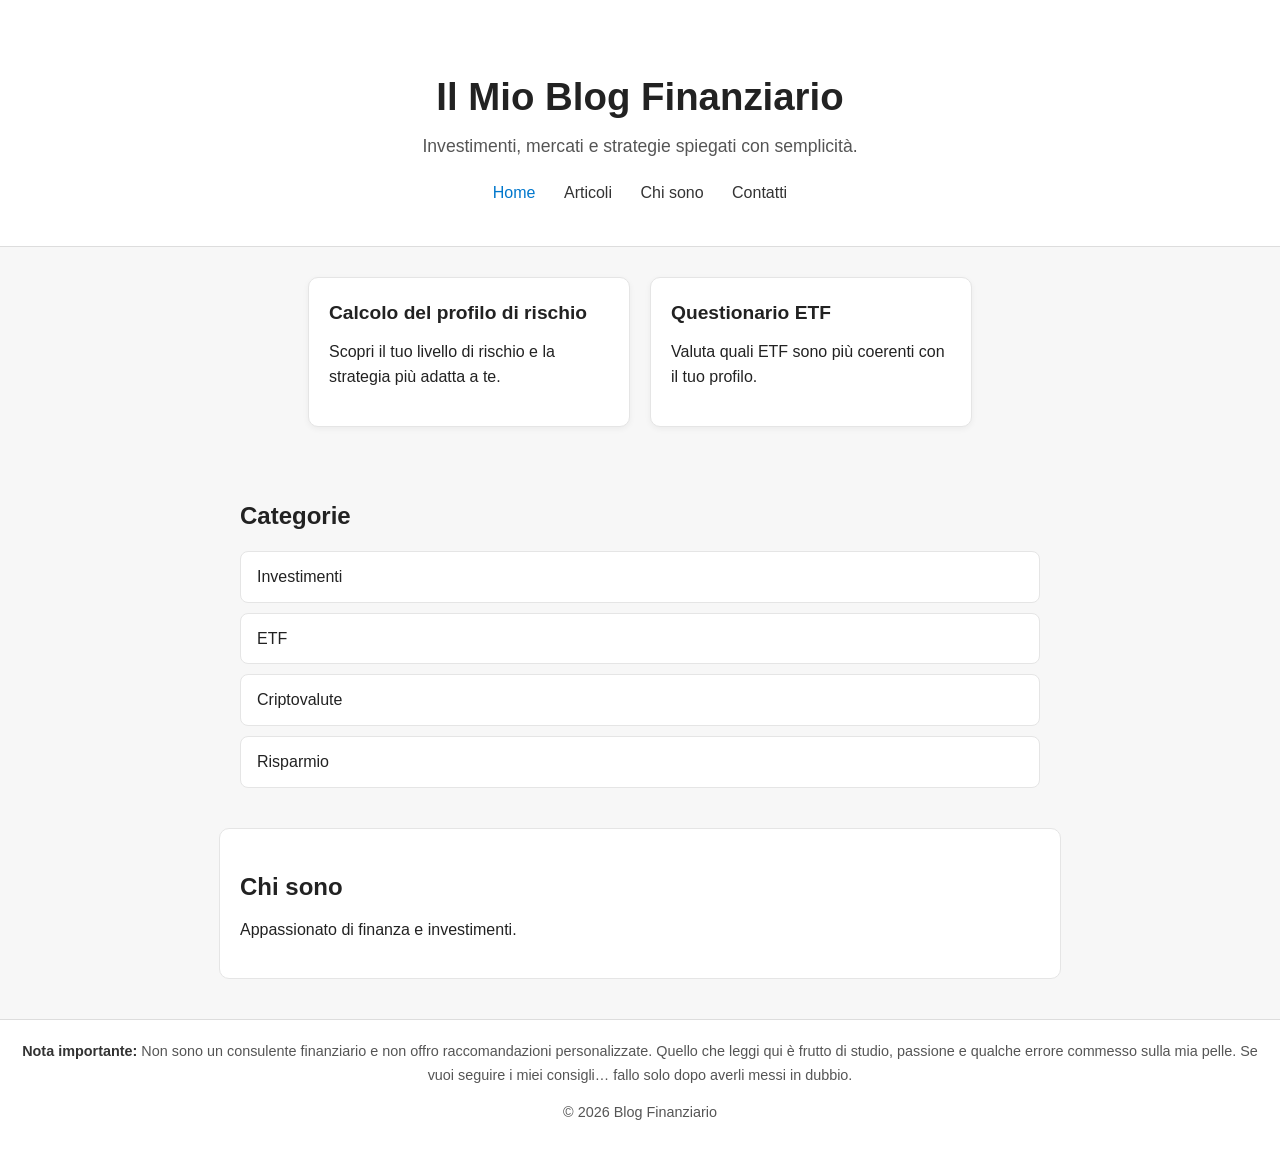
==== index.html @ 5ba08728 "Add files via upload" ====
<!DOCTYPE html>
<html lang="it">
<head>
    <meta charset="UTF-8">
    <meta name="viewport" content="width=device-width, initial-scale=1.0">
    <title>Blog Finanziario</title>
    <link rel="stylesheet" href="style.css">
</head>

<body>

    <header class="header-pro">
        <h1>Il Mio Blog Finanziario</h1>
        <p class="subtitle">Investimenti, mercati e strategie spiegati con semplicità.</p>

        <nav>
            <a href="index.html" class="active">Home</a>
            <a href="articoli.html">Articoli</a>
            <a href="chi-sono.html">Chi sono</a>
            <a href="contatti.html">Contatti</a>
        </nav>
    </header>

    <main>

        <!-- SEZIONE LINK PRINCIPALI -->
        <section class="links links-pro">
            <a href="profilo-rischio.html" class="link-card">
                <h3>Calcolo del profilo di rischio</h3>
                <p>Scopri il tuo livello di rischio e la strategia più adatta a te.</p>
            </a>

            <a href="questionario.html" class="link-card">
                <h3>Questionario ETF</h3>
                <p>Valuta quali ETF sono più coerenti con il tuo profilo.</p>
            </a>
        </section>

        <!-- CATEGORIE -->
        <section class="categorie">
            <h2>Categorie</h2>
            <ul>
                <li>Investimenti</li>
                <li>ETF</li>
                <li>Criptovalute</li>
                <li>Risparmio</li>
            </ul>
        </section>

        <!-- CHI SONO -->
        <section class="chi-sono-home">
            <h2>Chi sono</h2>
            <p>Appassionato di finanza e investimenti.</p>
        </section>

    </main>

    <footer>
        <p><strong>Nota importante:</strong> Non sono un consulente finanziario e non offro raccomandazioni personalizzate. 
        Quello che leggi qui è frutto di studio, passione e qualche errore commesso sulla mia pelle. 
        Se vuoi seguire i miei consigli… fallo solo dopo averli messi in dubbio.</p>

        <p>© 2026 Blog Finanziario</p>
    </footer>

</body>
</html>
---- style.css ----
/* ------------------------------
   TIPOGRAFIA E BASE
------------------------------ */

body {
    font-family: "Inter", Arial, sans-serif;
    margin: 0;
    padding: 0;
    background: #f7f7f7;
    color: #222;
    line-height: 1.6;
}

h1, h2, h3 {
    font-weight: 600;
    margin-bottom: 10px;
}

p {
    margin-top: 0;
}

/* ------------------------------
   HEADER PROFESSIONALE
------------------------------ */

.header-pro {
    text-align: center;
    padding: 40px 20px;
    background: white;
    border-bottom: 1px solid #ddd;
}

.header-pro h1 {
    font-size: 2.4rem;
    margin-bottom: 5px;
}

.subtitle {
    font-size: 1.1rem;
    color: #555;
    margin-bottom: 20px;
}

/* ------------------------------
   NAVBAR
------------------------------ */

nav {
    margin-top: 15px;
}

nav a {
    margin: 0 12px;
    text-decoration: none;
    color: #333;
    font-weight: 500;
}

nav a.active,
nav a:hover {
    color: #0077cc;
}

/* ------------------------------
   SEZIONE LINK PRINCIPALI
------------------------------ */

.links-pro {
    display: flex;
    justify-content: center;
    gap: 20px;
    padding: 30px 20px;
}

.link-card {
    background: white;
    padding: 20px;
    width: 280px;
    border-radius: 10px;
    text-decoration: none;
    color: #222;
    border: 1px solid #e5e5e5;
    transition: all 0.2s ease;
    box-shadow: 0 2px 6px rgba(0,0,0,0.05);
}

.link-card:hover {
    transform: translateY(-4px);
    box-shadow: 0 4px 12px rgba(0,0,0,0.08);
    border-color: #ccc;
}

.link-card h3 {
    margin-top: 0;
    font-size: 1.2rem;
}

/* ------------------------------
   ARTICOLI RECENTI
------------------------------ */

.articoli-home {
    max-width: 800px;
    margin: 40px auto;
    padding: 0 20px;
}

.articolo-card {
    background: white;
    padding: 20px;
    border-radius: 10px;
    margin-bottom: 20px;
    border: 1px solid #e5e5e5;
    transition: all 0.2s ease;
}

.articolo-card:hover {
    border-color: #ccc;
    box-shadow: 0 3px 10px rgba(0,0,0,0.06);
}

.articolo-card a {
    color: #0077cc;
    font-weight: 600;
    text-decoration: none;
}

.articolo-card a:hover {
    text-decoration: underline;
}

/* ------------------------------
   CATEGORIE
------------------------------ */

.categorie {
    max-width: 800px;
    margin: 40px auto;
    padding: 0 20px;
}

.categorie ul {
    list-style: none;
    padding: 0;
}

.categorie li {
    background: white;
    padding: 12px 16px;
    border-radius: 8px;
    margin-bottom: 10px;
    border: 1px solid #e5e5e5;
}

/* ------------------------------
   CHI SONO
------------------------------ */

.chi-sono-home {
    max-width: 800px;
    margin: 40px auto;
    padding: 20px;
    background: white;
    border-radius: 10px;
    border: 1px solid #e5e5e5;
}

/* ------------------------------
   FOOTER
------------------------------ */

footer {
    margin-top: 40px;
    padding: 20px;
    background: #fff;
    border-top: 1px solid #ddd;
    text-align: center;
    font-size: 0.9rem;
    color: #555;
}

footer strong {
    color: #333;
}
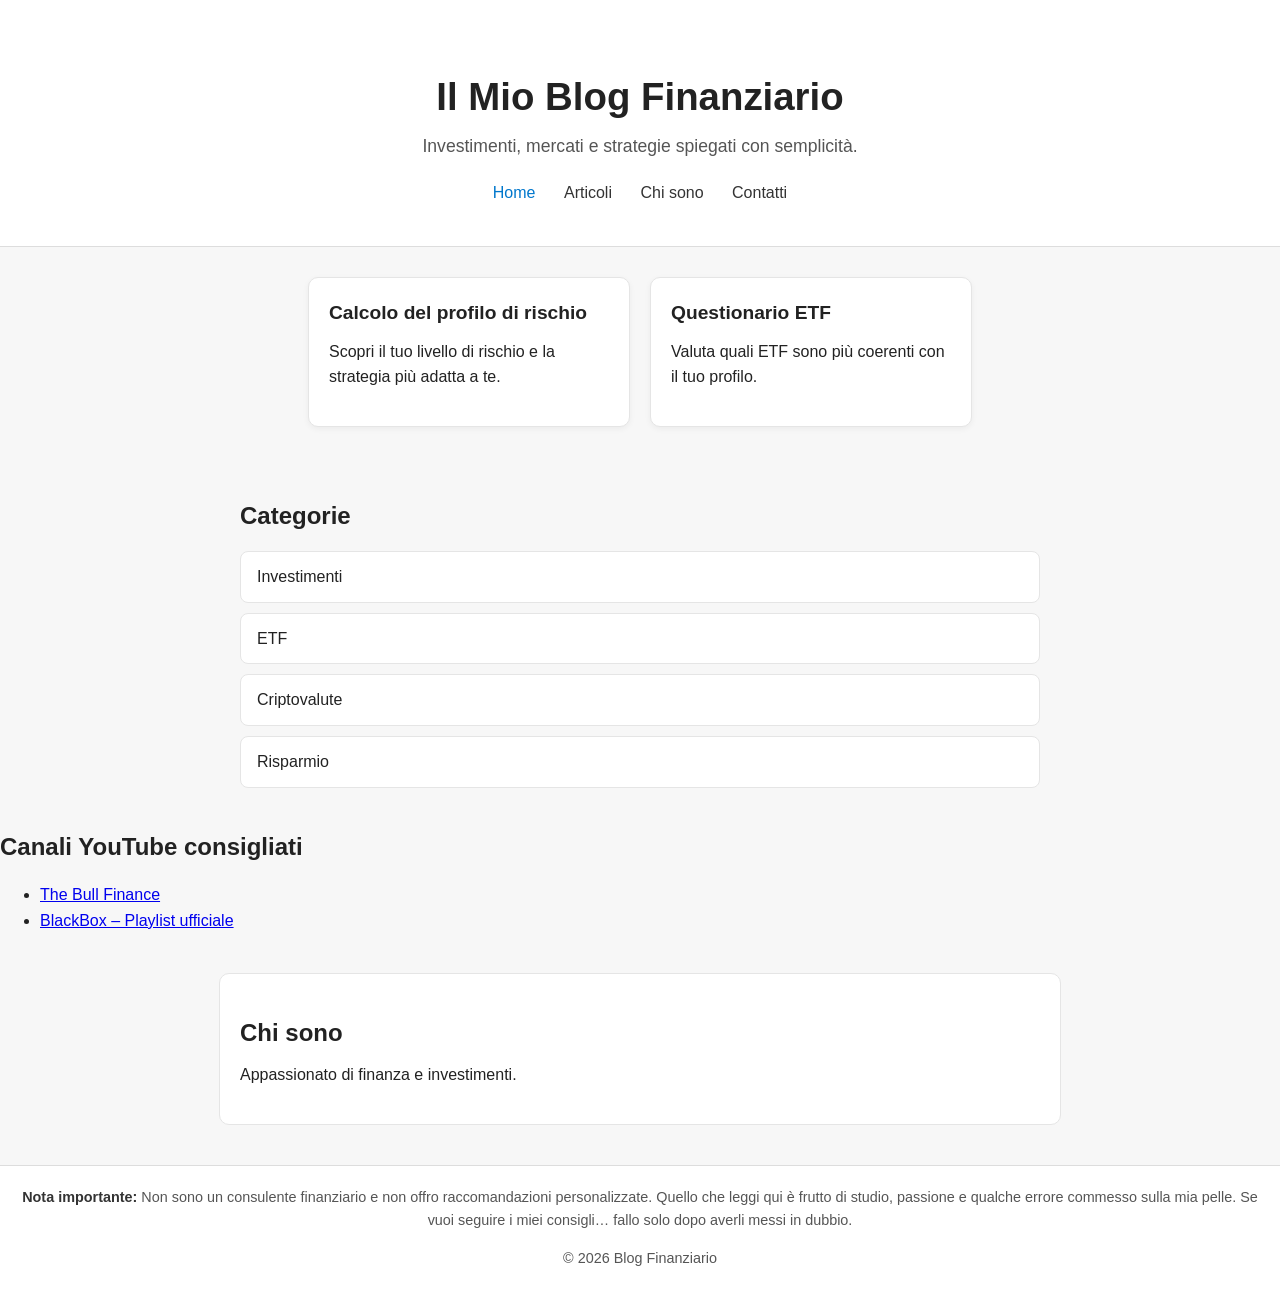
==== commit a755d8ed: "Add files via upload" ====
--- a/index.html
+++ b/index.html
@@ -47,6 +47,25 @@
             </ul>
         </section>
 
+        <!-- CANALI YOUTUBE CONSIGLIATI -->
+        <section class="youtube">
+            <h2>Canali YouTube consigliati</h2>
+
+            <ul>
+                <li>
+                    <a href="https://www.youtube.com/@thebull_finance" target="_blank">
+                        The Bull Finance
+                    </a>
+                </li>
+
+                <li>
+                    <a href="https://www.youtube.com/playlist?list=PLlcZfiOunO5Eo5RmzzrlEgqEJbmg8cez0" target="_blank">
+                        BlackBox – Playlist ufficiale
+                    </a>
+                </li>
+            </ul>
+        </section>
+
         <!-- CHI SONO -->
         <section class="chi-sono-home">
             <h2>Chi sono</h2>
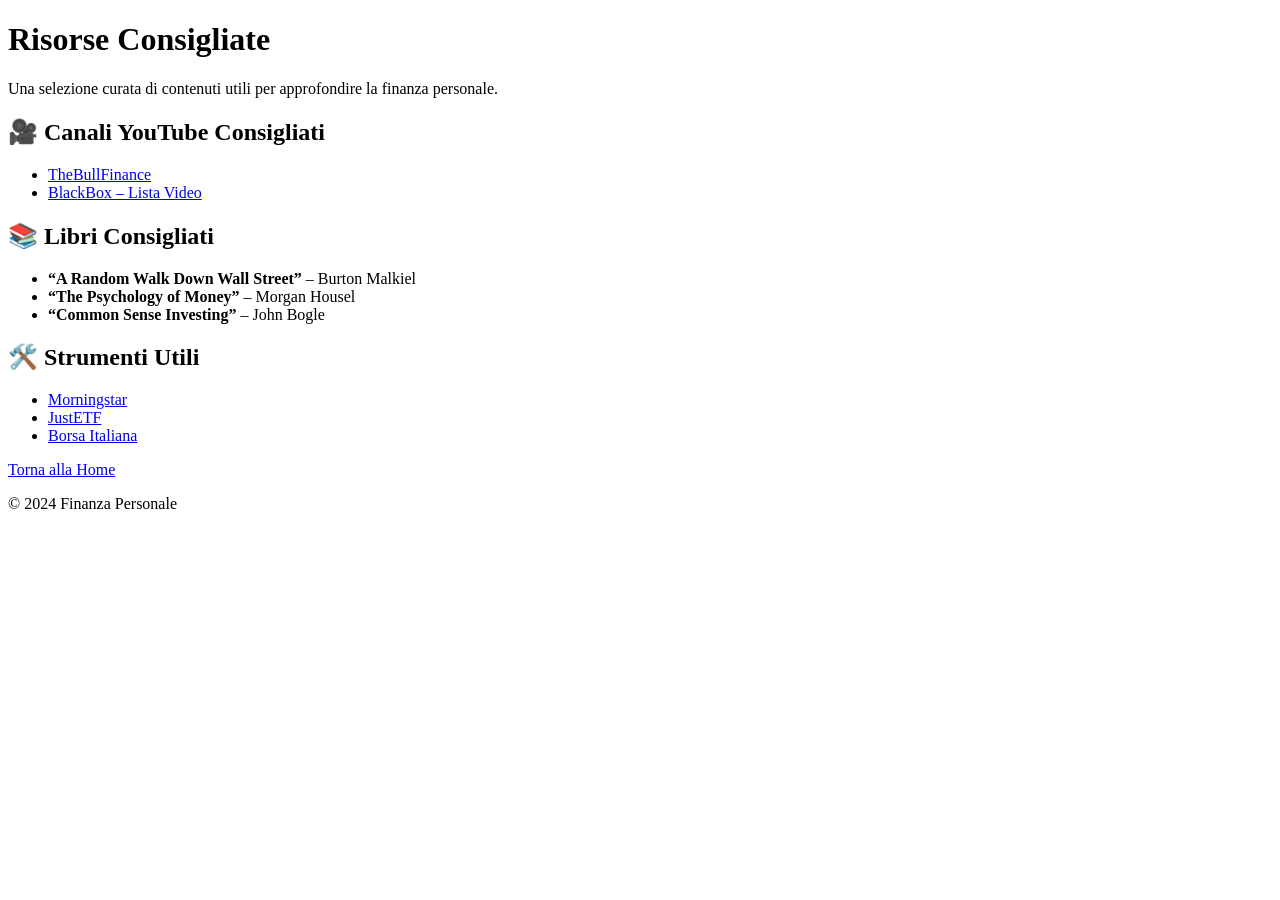
==== commit 72486588: "Add files via upload" ====
--- a/index.html
+++ b/index.html
@@ -3,83 +3,61 @@
 <head>
     <meta charset="UTF-8">
     <meta name="viewport" content="width=device-width, initial-scale=1.0">
-    <title>Blog Finanziario</title>
-    <link rel="stylesheet" href="style.css">
+    <title>Risorse | Finanza Personale</title>
+    <link rel="stylesheet" href="styles.css">
 </head>
 
 <body>
 
-    <header class="header-pro">
-        <h1>Il Mio Blog Finanziario</h1>
-        <p class="subtitle">Investimenti, mercati e strategie spiegati con semplicità.</p>
-
-        <nav>
-            <a href="index.html" class="active">Home</a>
-            <a href="articoli.html">Articoli</a>
-            <a href="chi-sono.html">Chi sono</a>
-            <a href="contatti.html">Contatti</a>
-        </nav>
+    <header>
+        <h1>Risorse Consigliate</h1>
+        <p>Una selezione curata di contenuti utili per approfondire la finanza personale.</p>
     </header>
 
     <main>
 
-        <!-- SEZIONE LINK PRINCIPALI -->
-        <section class="links links-pro">
-            <a href="profilo-rischio.html" class="link-card">
-                <h3>Calcolo del profilo di rischio</h3>
-                <p>Scopri il tuo livello di rischio e la strategia più adatta a te.</p>
-            </a>
-
-            <a href="questionario.html" class="link-card">
-                <h3>Questionario ETF</h3>
-                <p>Valuta quali ETF sono più coerenti con il tuo profilo.</p>
-            </a>
-        </section>
-
-        <!-- CATEGORIE -->
-        <section class="categorie">
-            <h2>Categorie</h2>
-            <ul>
-                <li>Investimenti</li>
-                <li>ETF</li>
-                <li>Criptovalute</li>
-                <li>Risparmio</li>
-            </ul>
-        </section>
-
-        <!-- CANALI YOUTUBE CONSIGLIATI -->
-        <section class="youtube">
-            <h2>Canali YouTube consigliati</h2>
-
-            <ul>
+        <!-- Sezione YouTube -->
+        <section class="resource-section">
+            <h2>🎥 Canali YouTube Consigliati</h2>
+            <ul class="resource-list">
                 <li>
-                    <a href="https://www.youtube.com/@thebull_finance" target="_blank">
-                        The Bull Finance
+                    <a href="https://www.youtube.com/@TheBullFinance" target="_blank">
+                        TheBullFinance
                     </a>
                 </li>
-
                 <li>
-                    <a href="https://www.youtube.com/playlist?list=PLlcZfiOunO5Eo5RmzzrlEgqEJbmg8cez0" target="_blank">
-                        BlackBox – Playlist ufficiale
+                    <a href="https://www.youtube.com/playlist?list=PLoYkP7FpC18m0t-srDg14Q6gttxyP_BbP" target="_blank">
+                        BlackBox – Lista Video
                     </a>
                 </li>
             </ul>
         </section>
 
-        <!-- CHI SONO -->
-        <section class="chi-sono-home">
-            <h2>Chi sono</h2>
-            <p>Appassionato di finanza e investimenti.</p>
+        <!-- Sezione Libri -->
+        <section class="resource-section">
+            <h2>📚 Libri Consigliati</h2>
+            <ul class="resource-list">
+                <li><strong>“A Random Walk Down Wall Street”</strong> – Burton Malkiel</li>
+                <li><strong>“The Psychology of Money”</strong> – Morgan Housel</li>
+                <li><strong>“Common Sense Investing”</strong> – John Bogle</li>
+            </ul>
+        </section>
+
+        <!-- Sezione Strumenti -->
+        <section class="resource-section">
+            <h2>🛠️ Strumenti Utili</h2>
+            <ul class="resource-list">
+                <li><a href="https://www.morningstar.com" target="_blank">Morningstar</a></li>
+                <li><a href="https://www.justetf.com" target="_blank">JustETF</a></li>
+                <li><a href="https://www.borsaitaliana.it" target="_blank">Borsa Italiana</a></li>
+            </ul>
         </section>
 
     </main>
 
     <footer>
-        <p><strong>Nota importante:</strong> Non sono un consulente finanziario e non offro raccomandazioni personalizzate. 
-        Quello che leggi qui è frutto di studio, passione e qualche errore commesso sulla mia pelle. 
-        Se vuoi seguire i miei consigli… fallo solo dopo averli messi in dubbio.</p>
-
-        <p>© 2026 Blog Finanziario</p>
+        <p><a href="index.html">Torna alla Home</a></p>
+        <p>© 2024 Finanza Personale</p>
     </footer>
 
 </body>
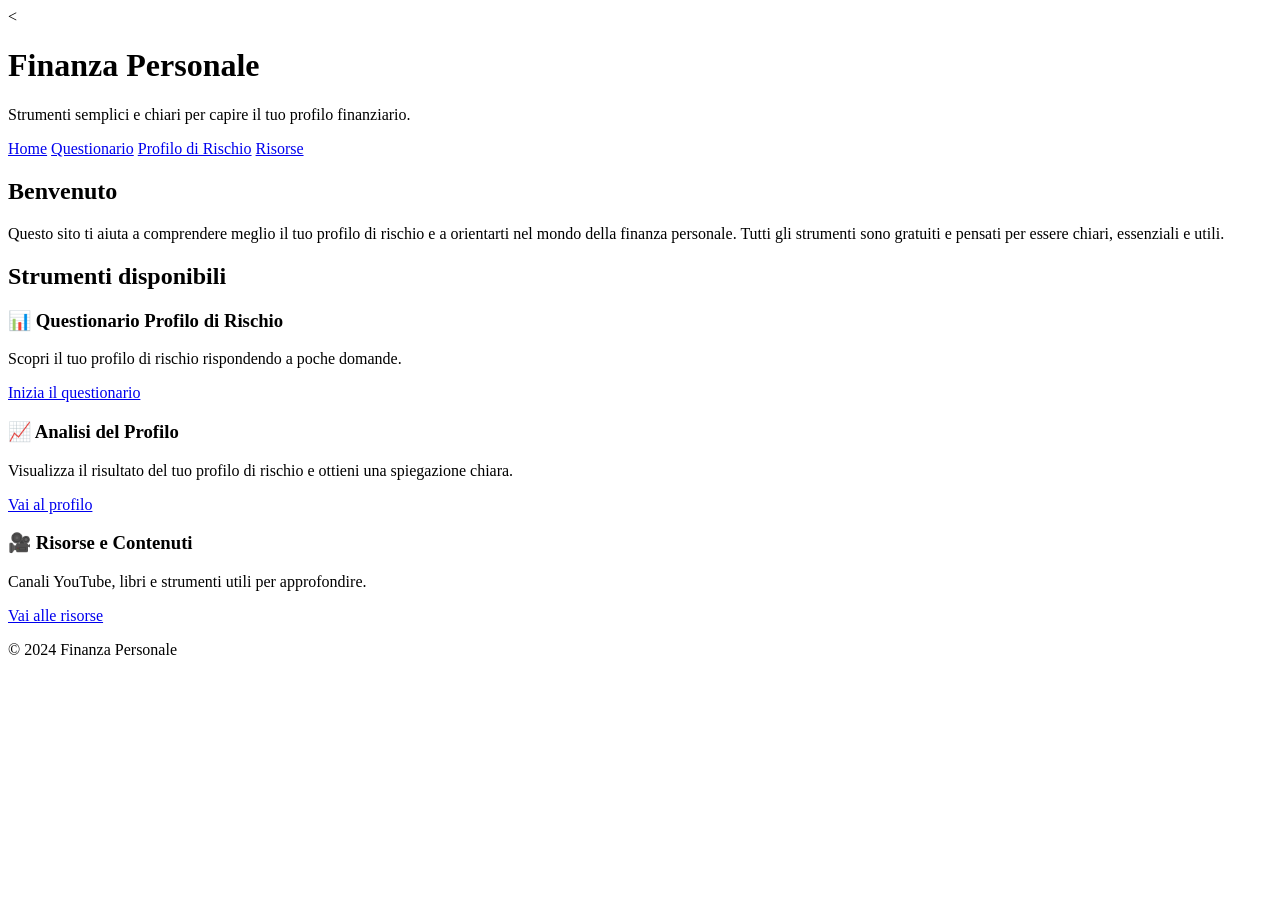
==== commit 92666709: "Add files via upload" ====
--- a/index.html
+++ b/index.html
@@ -1,64 +1,65 @@
-<!DOCTYPE html>
+<<!DOCTYPE html>
 <html lang="it">
 <head>
     <meta charset="UTF-8">
     <meta name="viewport" content="width=device-width, initial-scale=1.0">
-    <title>Risorse | Finanza Personale</title>
+    <title>Finanza Personale</title>
     <link rel="stylesheet" href="styles.css">
 </head>
 
 <body>
 
     <header>
-        <h1>Risorse Consigliate</h1>
-        <p>Una selezione curata di contenuti utili per approfondire la finanza personale.</p>
+        <h1>Finanza Personale</h1>
+        <p>Strumenti semplici e chiari per capire il tuo profilo finanziario.</p>
+
+        <nav>
+            <a href="index.html">Home</a>
+            <a href="questionario.html">Questionario</a>
+            <a href="profilo-rischio.html">Profilo di Rischio</a>
+            <a href="risorse.html">Risorse</a>
+        </nav>
     </header>
 
     <main>
 
-        <!-- Sezione YouTube -->
-        <section class="resource-section">
-            <h2>🎥 Canali YouTube Consigliati</h2>
-            <ul class="resource-list">
-                <li>
-                    <a href="https://www.youtube.com/@TheBullFinance" target="_blank">
-                        TheBullFinance
-                    </a>
-                </li>
-                <li>
-                    <a href="https://www.youtube.com/playlist?list=PLoYkP7FpC18m0t-srDg14Q6gttxyP_BbP" target="_blank">
-                        BlackBox – Lista Video
-                    </a>
-                </li>
-            </ul>
+        <section class="intro">
+            <h2>Benvenuto</h2>
+            <p>
+                Questo sito ti aiuta a comprendere meglio il tuo profilo di rischio e a orientarti nel mondo della finanza personale.
+                Tutti gli strumenti sono gratuiti e pensati per essere chiari, essenziali e utili.
+            </p>
         </section>
 
-        <!-- Sezione Libri -->
-        <section class="resource-section">
-            <h2>📚 Libri Consigliati</h2>
-            <ul class="resource-list">
-                <li><strong>“A Random Walk Down Wall Street”</strong> – Burton Malkiel</li>
-                <li><strong>“The Psychology of Money”</strong> – Morgan Housel</li>
-                <li><strong>“Common Sense Investing”</strong> – John Bogle</li>
-            </ul>
-        </section>
+        <section class="tools">
+            <h2>Strumenti disponibili</h2>
 
-        <!-- Sezione Strumenti -->
-        <section class="resource-section">
-            <h2>🛠️ Strumenti Utili</h2>
-            <ul class="resource-list">
-                <li><a href="https://www.morningstar.com" target="_blank">Morningstar</a></li>
-                <li><a href="https://www.justetf.com" target="_blank">JustETF</a></li>
-                <li><a href="https://www.borsaitaliana.it" target="_blank">Borsa Italiana</a></li>
-            </ul>
+            <div class="tool-card">
+                <h3>📊 Questionario Profilo di Rischio</h3>
+                <p>Scopri il tuo profilo di rischio rispondendo a poche domande.</p>
+                <a class="button" href="questionario.html">Inizia il questionario</a>
+            </div>
+
+            <div class="tool-card">
+                <h3>📈 Analisi del Profilo</h3>
+                <p>Visualizza il risultato del tuo profilo di rischio e ottieni una spiegazione chiara.</p>
+                <a class="button" href="profilo-rischio.html">Vai al profilo</a>
+            </div>
+
+            <div class="tool-card">
+                <h3>🎥 Risorse e Contenuti</h3>
+                <p>Canali YouTube, libri e strumenti utili per approfondire.</p>
+                <a class="button" href="risorse.html">Vai alle risorse</a>
+            </div>
+
         </section>
 
     </main>
 
     <footer>
-        <p><a href="index.html">Torna alla Home</a></p>
         <p>© 2024 Finanza Personale</p>
     </footer>
 
 </body>
 </html>
+
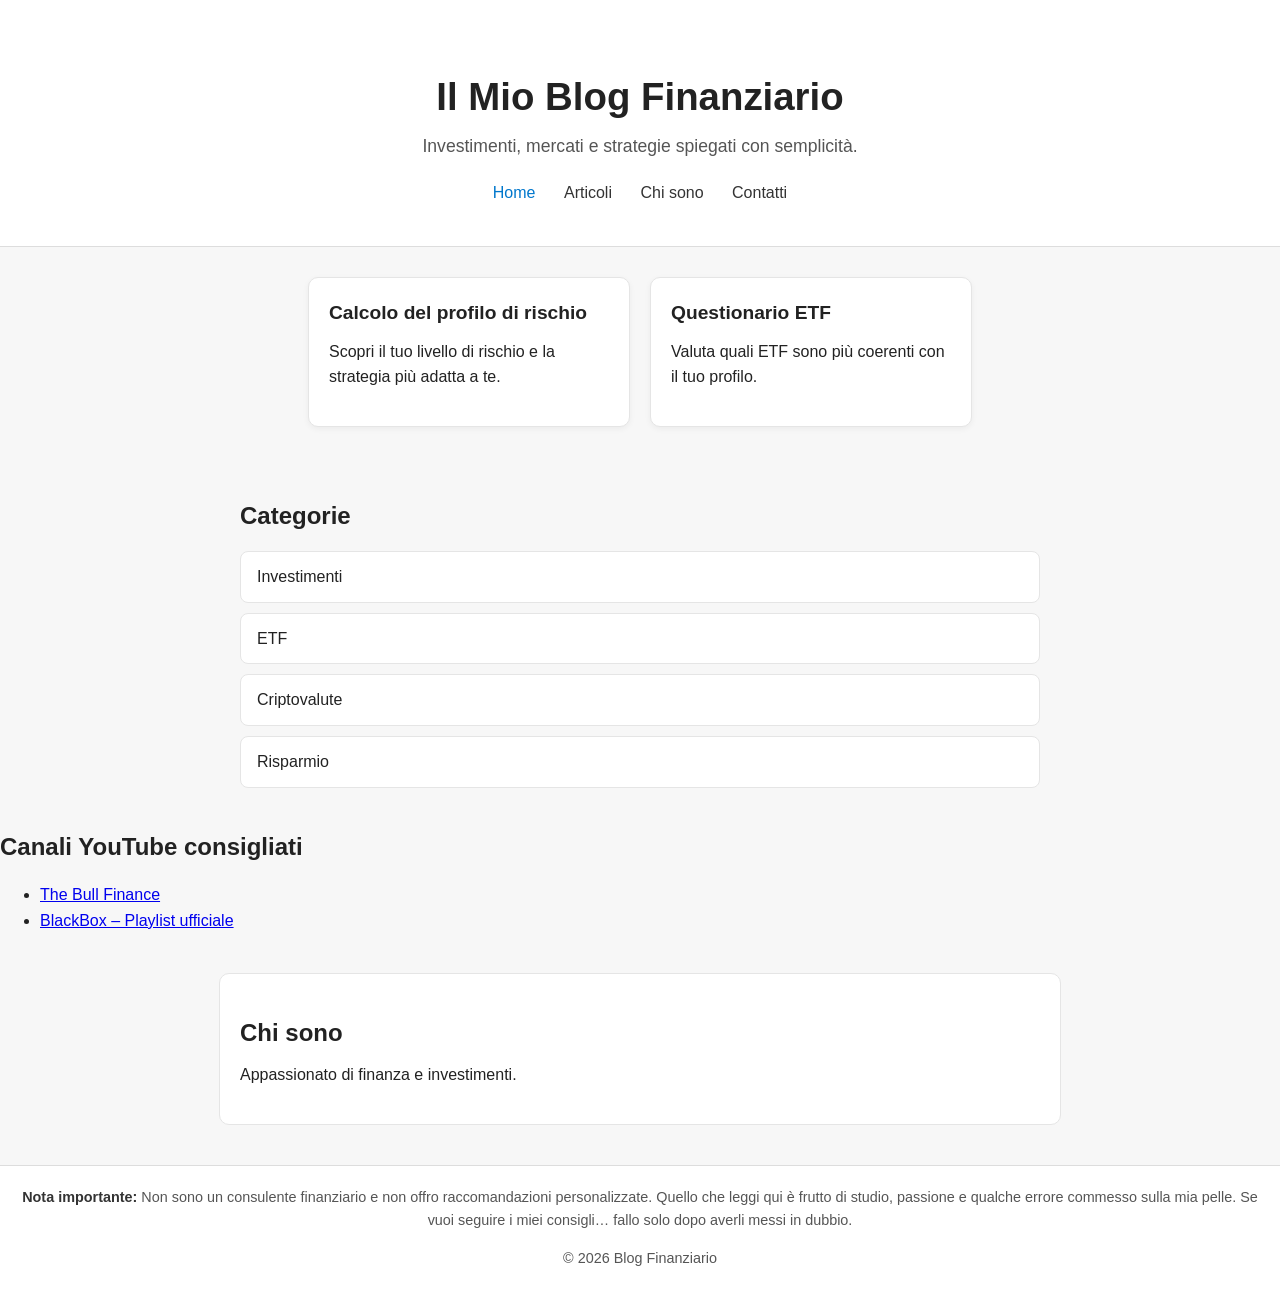
==== commit ce94163a: "Add files via upload" ====
--- a/index.html
+++ b/index.html
@@ -1,65 +1,86 @@
-<<!DOCTYPE html>
+<!DOCTYPE html>
 <html lang="it">
 <head>
     <meta charset="UTF-8">
     <meta name="viewport" content="width=device-width, initial-scale=1.0">
-    <title>Finanza Personale</title>
-    <link rel="stylesheet" href="styles.css">
+    <title>Blog Finanziario</title>
+    <link rel="stylesheet" href="style.css">
 </head>
 
 <body>
 
-    <header>
-        <h1>Finanza Personale</h1>
-        <p>Strumenti semplici e chiari per capire il tuo profilo finanziario.</p>
+    <header class="header-pro">
+        <h1>Il Mio Blog Finanziario</h1>
+        <p class="subtitle">Investimenti, mercati e strategie spiegati con semplicità.</p>
 
         <nav>
-            <a href="index.html">Home</a>
-            <a href="questionario.html">Questionario</a>
-            <a href="profilo-rischio.html">Profilo di Rischio</a>
-            <a href="risorse.html">Risorse</a>
+            <a href="index.html" class="active">Home</a>
+            <a href="articoli.html">Articoli</a>
+            <a href="chi-sono.html">Chi sono</a>
+            <a href="contatti.html">Contatti</a>
         </nav>
     </header>
 
     <main>
 
-        <section class="intro">
-            <h2>Benvenuto</h2>
-            <p>
-                Questo sito ti aiuta a comprendere meglio il tuo profilo di rischio e a orientarti nel mondo della finanza personale.
-                Tutti gli strumenti sono gratuiti e pensati per essere chiari, essenziali e utili.
-            </p>
+        <!-- SEZIONE LINK PRINCIPALI -->
+        <section class="links links-pro">
+            <a href="profilo-rischio.html" class="link-card">
+                <h3>Calcolo del profilo di rischio</h3>
+                <p>Scopri il tuo livello di rischio e la strategia più adatta a te.</p>
+            </a>
+
+            <a href="questionario.html" class="link-card">
+                <h3>Questionario ETF</h3>
+                <p>Valuta quali ETF sono più coerenti con il tuo profilo.</p>
+            </a>
         </section>
 
-        <section class="tools">
-            <h2>Strumenti disponibili</h2>
+        <!-- CATEGORIE -->
+        <section class="categorie">
+            <h2>Categorie</h2>
+            <ul>
+                <li>Investimenti</li>
+                <li>ETF</li>
+                <li>Criptovalute</li>
+                <li>Risparmio</li>
+            </ul>
+        </section>
 
-            <div class="tool-card">
-                <h3>📊 Questionario Profilo di Rischio</h3>
-                <p>Scopri il tuo profilo di rischio rispondendo a poche domande.</p>
-                <a class="button" href="questionario.html">Inizia il questionario</a>
-            </div>
+        <!-- CANALI YOUTUBE CONSIGLIATI -->
+        <section class="youtube">
+            <h2>Canali YouTube consigliati</h2>
 
-            <div class="tool-card">
-                <h3>📈 Analisi del Profilo</h3>
-                <p>Visualizza il risultato del tuo profilo di rischio e ottieni una spiegazione chiara.</p>
-                <a class="button" href="profilo-rischio.html">Vai al profilo</a>
-            </div>
+            <ul>
+                <li>
+                    <a href="https://www.youtube.com/@thebull_finance" target="_blank">
+                        The Bull Finance
+                    </a>
+                </li>
 
-            <div class="tool-card">
-                <h3>🎥 Risorse e Contenuti</h3>
-                <p>Canali YouTube, libri e strumenti utili per approfondire.</p>
-                <a class="button" href="risorse.html">Vai alle risorse</a>
-            </div>
+                <li>
+                    <a href="https://www.youtube.com/playlist?list=PLlcZfiOunO5Eo5RmzzrlEgqEJbmg8cez0" target="_blank">
+                        BlackBox – Playlist ufficiale
+                    </a>
+                </li>
+            </ul>
+        </section>
 
+        <!-- CHI SONO -->
+        <section class="chi-sono-home">
+            <h2>Chi sono</h2>
+            <p>Appassionato di finanza e investimenti.</p>
         </section>
 
     </main>
 
     <footer>
-        <p>© 2024 Finanza Personale</p>
+        <p><strong>Nota importante:</strong> Non sono un consulente finanziario e non offro raccomandazioni personalizzate. 
+        Quello che leggi qui è frutto di studio, passione e qualche errore commesso sulla mia pelle. 
+        Se vuoi seguire i miei consigli… fallo solo dopo averli messi in dubbio.</p>
+
+        <p>© 2026 Blog Finanziario</p>
     </footer>
 
 </body>
 </html>
-
--- a/style.css
+++ b/style.css
@@ -0,0 +1,185 @@
+/* ------------------------------
+   TIPOGRAFIA E BASE
+------------------------------ */
+
+body {
+    font-family: "Inter", Arial, sans-serif;
+    margin: 0;
+    padding: 0;
+    background: #f7f7f7;
+    color: #222;
+    line-height: 1.6;
+}
+
+h1, h2, h3 {
+    font-weight: 600;
+    margin-bottom: 10px;
+}
+
+p {
+    margin-top: 0;
+}
+
+/* ------------------------------
+   HEADER PROFESSIONALE
+------------------------------ */
+
+.header-pro {
+    text-align: center;
+    padding: 40px 20px;
+    background: white;
+    border-bottom: 1px solid #ddd;
+}
+
+.header-pro h1 {
+    font-size: 2.4rem;
+    margin-bottom: 5px;
+}
+
+.subtitle {
+    font-size: 1.1rem;
+    color: #555;
+    margin-bottom: 20px;
+}
+
+/* ------------------------------
+   NAVBAR
+------------------------------ */
+
+nav {
+    margin-top: 15px;
+}
+
+nav a {
+    margin: 0 12px;
+    text-decoration: none;
+    color: #333;
+    font-weight: 500;
+}
+
+nav a.active,
+nav a:hover {
+    color: #0077cc;
+}
+
+/* ------------------------------
+   SEZIONE LINK PRINCIPALI
+------------------------------ */
+
+.links-pro {
+    display: flex;
+    justify-content: center;
+    gap: 20px;
+    padding: 30px 20px;
+}
+
+.link-card {
+    background: white;
+    padding: 20px;
+    width: 280px;
+    border-radius: 10px;
+    text-decoration: none;
+    color: #222;
+    border: 1px solid #e5e5e5;
+    transition: all 0.2s ease;
+    box-shadow: 0 2px 6px rgba(0,0,0,0.05);
+}
+
+.link-card:hover {
+    transform: translateY(-4px);
+    box-shadow: 0 4px 12px rgba(0,0,0,0.08);
+    border-color: #ccc;
+}
+
+.link-card h3 {
+    margin-top: 0;
+    font-size: 1.2rem;
+}
+
+/* ------------------------------
+   ARTICOLI RECENTI
+------------------------------ */
+
+.articoli-home {
+    max-width: 800px;
+    margin: 40px auto;
+    padding: 0 20px;
+}
+
+.articolo-card {
+    background: white;
+    padding: 20px;
+    border-radius: 10px;
+    margin-bottom: 20px;
+    border: 1px solid #e5e5e5;
+    transition: all 0.2s ease;
+}
+
+.articolo-card:hover {
+    border-color: #ccc;
+    box-shadow: 0 3px 10px rgba(0,0,0,0.06);
+}
+
+.articolo-card a {
+    color: #0077cc;
+    font-weight: 600;
+    text-decoration: none;
+}
+
+.articolo-card a:hover {
+    text-decoration: underline;
+}
+
+/* ------------------------------
+   CATEGORIE
+------------------------------ */
+
+.categorie {
+    max-width: 800px;
+    margin: 40px auto;
+    padding: 0 20px;
+}
+
+.categorie ul {
+    list-style: none;
+    padding: 0;
+}
+
+.categorie li {
+    background: white;
+    padding: 12px 16px;
+    border-radius: 8px;
+    margin-bottom: 10px;
+    border: 1px solid #e5e5e5;
+}
+
+/* ------------------------------
+   CHI SONO
+------------------------------ */
+
+.chi-sono-home {
+    max-width: 800px;
+    margin: 40px auto;
+    padding: 20px;
+    background: white;
+    border-radius: 10px;
+    border: 1px solid #e5e5e5;
+}
+
+/* ------------------------------
+   FOOTER
+------------------------------ */
+
+footer {
+    margin-top: 40px;
+    padding: 20px;
+    background: #fff;
+    border-top: 1px solid #ddd;
+    text-align: center;
+    font-size: 0.9rem;
+    color: #555;
+}
+
+footer strong {
+    color: #333;
+}
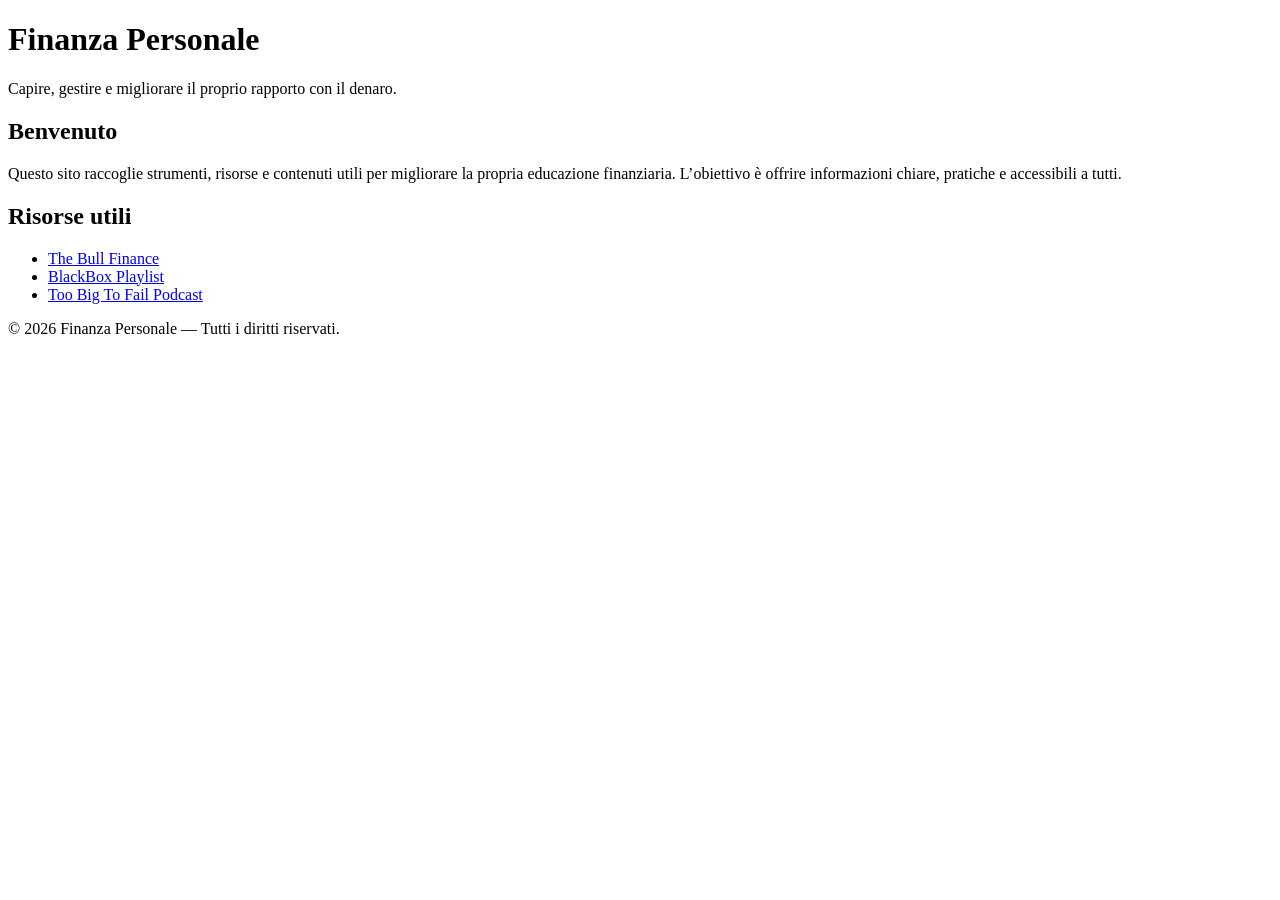
==== commit 94b48901: "Add files via upload" ====
--- a/index.html
+++ b/index.html
@@ -3,83 +3,55 @@
 <head>
     <meta charset="UTF-8">
     <meta name="viewport" content="width=device-width, initial-scale=1.0">
-    <title>Blog Finanziario</title>
-    <link rel="stylesheet" href="style.css">
+    <title>Finanza Personale</title>
+    <link rel="stylesheet" href="styles.css">
 </head>
 
 <body>
 
-    <header class="header-pro">
-        <h1>Il Mio Blog Finanziario</h1>
-        <p class="subtitle">Investimenti, mercati e strategie spiegati con semplicità.</p>
-
-        <nav>
-            <a href="index.html" class="active">Home</a>
-            <a href="articoli.html">Articoli</a>
-            <a href="chi-sono.html">Chi sono</a>
-            <a href="contatti.html">Contatti</a>
-        </nav>
+    <header>
+        <h1>Finanza Personale</h1>
+        <p>Capire, gestire e migliorare il proprio rapporto con il denaro.</p>
     </header>
 
     <main>
 
-        <!-- SEZIONE LINK PRINCIPALI -->
-        <section class="links links-pro">
-            <a href="profilo-rischio.html" class="link-card">
-                <h3>Calcolo del profilo di rischio</h3>
-                <p>Scopri il tuo livello di rischio e la strategia più adatta a te.</p>
-            </a>
-
-            <a href="questionario.html" class="link-card">
-                <h3>Questionario ETF</h3>
-                <p>Valuta quali ETF sono più coerenti con il tuo profilo.</p>
-            </a>
+        <section id="intro">
+            <h2>Benvenuto</h2>
+            <p>
+                Questo sito raccoglie strumenti, risorse e contenuti utili per migliorare la propria educazione finanziaria.
+                L’obiettivo è offrire informazioni chiare, pratiche e accessibili a tutti.
+            </p>
         </section>
 
-        <!-- CATEGORIE -->
-        <section class="categorie">
-            <h2>Categorie</h2>
-            <ul>
-                <li>Investimenti</li>
-                <li>ETF</li>
-                <li>Criptovalute</li>
-                <li>Risparmio</li>
-            </ul>
-        </section>
-
-        <!-- CANALI YOUTUBE CONSIGLIATI -->
-        <section class="youtube">
-            <h2>Canali YouTube consigliati</h2>
+        <section id="risorse">
+            <h2>Risorse utili</h2>
 
             <ul>
                 <li>
-                    <a href="https://www.youtube.com/@thebull_finance" target="_blank">
+                    <a href="https://www.youtube.com/@TheBullFinance" target="_blank">
                         The Bull Finance
                     </a>
                 </li>
 
                 <li>
-                    <a href="https://www.youtube.com/playlist?list=PLlcZfiOunO5Eo5RmzzrlEgqEJbmg8cez0" target="_blank">
-                        BlackBox – Playlist ufficiale
+                    <a href="https://www.youtube.com/playlist?list=PL" target="_blank">
+                        BlackBox Playlist
+                    </a>
+                </li>
+
+                <li>
+                    <a href="https://www.youtube.com/@TooBigToFailPodcast" target="_blank">
+                        Too Big To Fail Podcast
                     </a>
                 </li>
             </ul>
         </section>
 
-        <!-- CHI SONO -->
-        <section class="chi-sono-home">
-            <h2>Chi sono</h2>
-            <p>Appassionato di finanza e investimenti.</p>
-        </section>
-
     </main>
 
     <footer>
-        <p><strong>Nota importante:</strong> Non sono un consulente finanziario e non offro raccomandazioni personalizzate. 
-        Quello che leggi qui è frutto di studio, passione e qualche errore commesso sulla mia pelle. 
-        Se vuoi seguire i miei consigli… fallo solo dopo averli messi in dubbio.</p>
-
-        <p>© 2026 Blog Finanziario</p>
+        <p>© 2026 Finanza Personale — Tutti i diritti riservati.</p>
     </footer>
 
 </body>
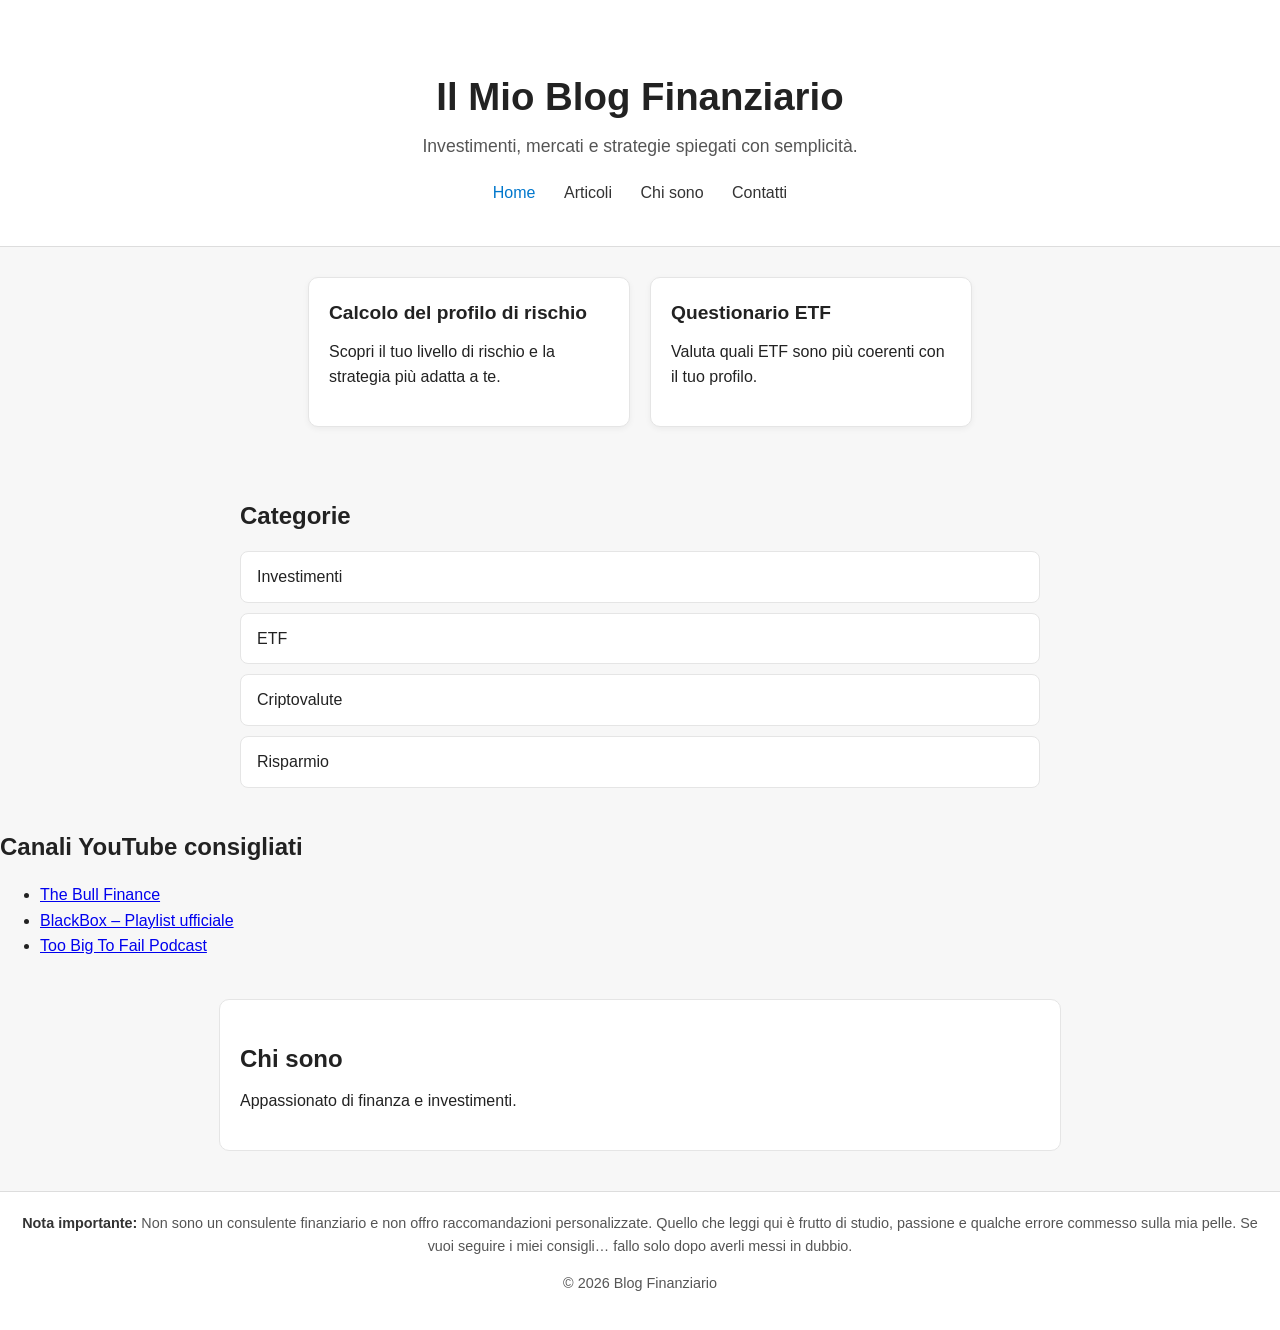
==== commit 2bb3a508: "Add files via upload" ====
--- a/index.html
+++ b/index.html
@@ -3,40 +3,64 @@
 <head>
     <meta charset="UTF-8">
     <meta name="viewport" content="width=device-width, initial-scale=1.0">
-    <title>Finanza Personale</title>
-    <link rel="stylesheet" href="styles.css">
+    <title>Blog Finanziario</title>
+    <link rel="stylesheet" href="style.css">
 </head>
 
 <body>
 
-    <header>
-        <h1>Finanza Personale</h1>
-        <p>Capire, gestire e migliorare il proprio rapporto con il denaro.</p>
+    <header class="header-pro">
+        <h1>Il Mio Blog Finanziario</h1>
+        <p class="subtitle">Investimenti, mercati e strategie spiegati con semplicità.</p>
+
+        <nav>
+            <a href="index.html" class="active">Home</a>
+            <a href="articoli.html">Articoli</a>
+            <a href="chi-sono.html">Chi sono</a>
+            <a href="contatti.html">Contatti</a>
+        </nav>
     </header>
 
     <main>
 
-        <section id="intro">
-            <h2>Benvenuto</h2>
-            <p>
-                Questo sito raccoglie strumenti, risorse e contenuti utili per migliorare la propria educazione finanziaria.
-                L’obiettivo è offrire informazioni chiare, pratiche e accessibili a tutti.
-            </p>
+        <!-- SEZIONE LINK PRINCIPALI -->
+        <section class="links links-pro">
+            <a href="profilo-rischio.html" class="link-card">
+                <h3>Calcolo del profilo di rischio</h3>
+                <p>Scopri il tuo livello di rischio e la strategia più adatta a te.</p>
+            </a>
+
+            <a href="questionario.html" class="link-card">
+                <h3>Questionario ETF</h3>
+                <p>Valuta quali ETF sono più coerenti con il tuo profilo.</p>
+            </a>
         </section>
 
-        <section id="risorse">
-            <h2>Risorse utili</h2>
+        <!-- CATEGORIE -->
+        <section class="categorie">
+            <h2>Categorie</h2>
+            <ul>
+                <li>Investimenti</li>
+                <li>ETF</li>
+                <li>Criptovalute</li>
+                <li>Risparmio</li>
+            </ul>
+        </section>
+
+        <!-- CANALI YOUTUBE CONSIGLIATI -->
+        <section class="youtube">
+            <h2>Canali YouTube consigliati</h2>
 
             <ul>
                 <li>
-                    <a href="https://www.youtube.com/@TheBullFinance" target="_blank">
+                    <a href="https://www.youtube.com/@thebull_finance" target="_blank">
                         The Bull Finance
                     </a>
                 </li>
 
                 <li>
-                    <a href="https://www.youtube.com/playlist?list=PL" target="_blank">
-                        BlackBox Playlist
+                    <a href="https://www.youtube.com/playlist?list=PLlcZfiOunO5Eo5RmzzrlEgqEJbmg8cez0" target="_blank">
+                        BlackBox – Playlist ufficiale
                     </a>
                 </li>
 
@@ -48,10 +72,20 @@
             </ul>
         </section>
 
+        <!-- CHI SONO -->
+        <section class="chi-sono-home">
+            <h2>Chi sono</h2>
+            <p>Appassionato di finanza e investimenti.</p>
+        </section>
+
     </main>
 
     <footer>
-        <p>© 2026 Finanza Personale — Tutti i diritti riservati.</p>
+        <p><strong>Nota importante:</strong> Non sono un consulente finanziario e non offro raccomandazioni personalizzate. 
+        Quello che leggi qui è frutto di studio, passione e qualche errore commesso sulla mia pelle. 
+        Se vuoi seguire i miei consigli… fallo solo dopo averli messi in dubbio.</p>
+
+        <p>© 2026 Blog Finanziario</p>
     </footer>
 
 </body>
--- a/style.css
+++ b/style.css
@@ -0,0 +1,185 @@
+/* ------------------------------
+   TIPOGRAFIA E BASE
+------------------------------ */
+
+body {
+    font-family: "Inter", Arial, sans-serif;
+    margin: 0;
+    padding: 0;
+    background: #f7f7f7;
+    color: #222;
+    line-height: 1.6;
+}
+
+h1, h2, h3 {
+    font-weight: 600;
+    margin-bottom: 10px;
+}
+
+p {
+    margin-top: 0;
+}
+
+/* ------------------------------
+   HEADER PROFESSIONALE
+------------------------------ */
+
+.header-pro {
+    text-align: center;
+    padding: 40px 20px;
+    background: white;
+    border-bottom: 1px solid #ddd;
+}
+
+.header-pro h1 {
+    font-size: 2.4rem;
+    margin-bottom: 5px;
+}
+
+.subtitle {
+    font-size: 1.1rem;
+    color: #555;
+    margin-bottom: 20px;
+}
+
+/* ------------------------------
+   NAVBAR
+------------------------------ */
+
+nav {
+    margin-top: 15px;
+}
+
+nav a {
+    margin: 0 12px;
+    text-decoration: none;
+    color: #333;
+    font-weight: 500;
+}
+
+nav a.active,
+nav a:hover {
+    color: #0077cc;
+}
+
+/* ------------------------------
+   SEZIONE LINK PRINCIPALI
+------------------------------ */
+
+.links-pro {
+    display: flex;
+    justify-content: center;
+    gap: 20px;
+    padding: 30px 20px;
+}
+
+.link-card {
+    background: white;
+    padding: 20px;
+    width: 280px;
+    border-radius: 10px;
+    text-decoration: none;
+    color: #222;
+    border: 1px solid #e5e5e5;
+    transition: all 0.2s ease;
+    box-shadow: 0 2px 6px rgba(0,0,0,0.05);
+}
+
+.link-card:hover {
+    transform: translateY(-4px);
+    box-shadow: 0 4px 12px rgba(0,0,0,0.08);
+    border-color: #ccc;
+}
+
+.link-card h3 {
+    margin-top: 0;
+    font-size: 1.2rem;
+}
+
+/* ------------------------------
+   ARTICOLI RECENTI
+------------------------------ */
+
+.articoli-home {
+    max-width: 800px;
+    margin: 40px auto;
+    padding: 0 20px;
+}
+
+.articolo-card {
+    background: white;
+    padding: 20px;
+    border-radius: 10px;
+    margin-bottom: 20px;
+    border: 1px solid #e5e5e5;
+    transition: all 0.2s ease;
+}
+
+.articolo-card:hover {
+    border-color: #ccc;
+    box-shadow: 0 3px 10px rgba(0,0,0,0.06);
+}
+
+.articolo-card a {
+    color: #0077cc;
+    font-weight: 600;
+    text-decoration: none;
+}
+
+.articolo-card a:hover {
+    text-decoration: underline;
+}
+
+/* ------------------------------
+   CATEGORIE
+------------------------------ */
+
+.categorie {
+    max-width: 800px;
+    margin: 40px auto;
+    padding: 0 20px;
+}
+
+.categorie ul {
+    list-style: none;
+    padding: 0;
+}
+
+.categorie li {
+    background: white;
+    padding: 12px 16px;
+    border-radius: 8px;
+    margin-bottom: 10px;
+    border: 1px solid #e5e5e5;
+}
+
+/* ------------------------------
+   CHI SONO
+------------------------------ */
+
+.chi-sono-home {
+    max-width: 800px;
+    margin: 40px auto;
+    padding: 20px;
+    background: white;
+    border-radius: 10px;
+    border: 1px solid #e5e5e5;
+}
+
+/* ------------------------------
+   FOOTER
+------------------------------ */
+
+footer {
+    margin-top: 40px;
+    padding: 20px;
+    background: #fff;
+    border-top: 1px solid #ddd;
+    text-align: center;
+    font-size: 0.9rem;
+    color: #555;
+}
+
+footer strong {
+    color: #333;
+}
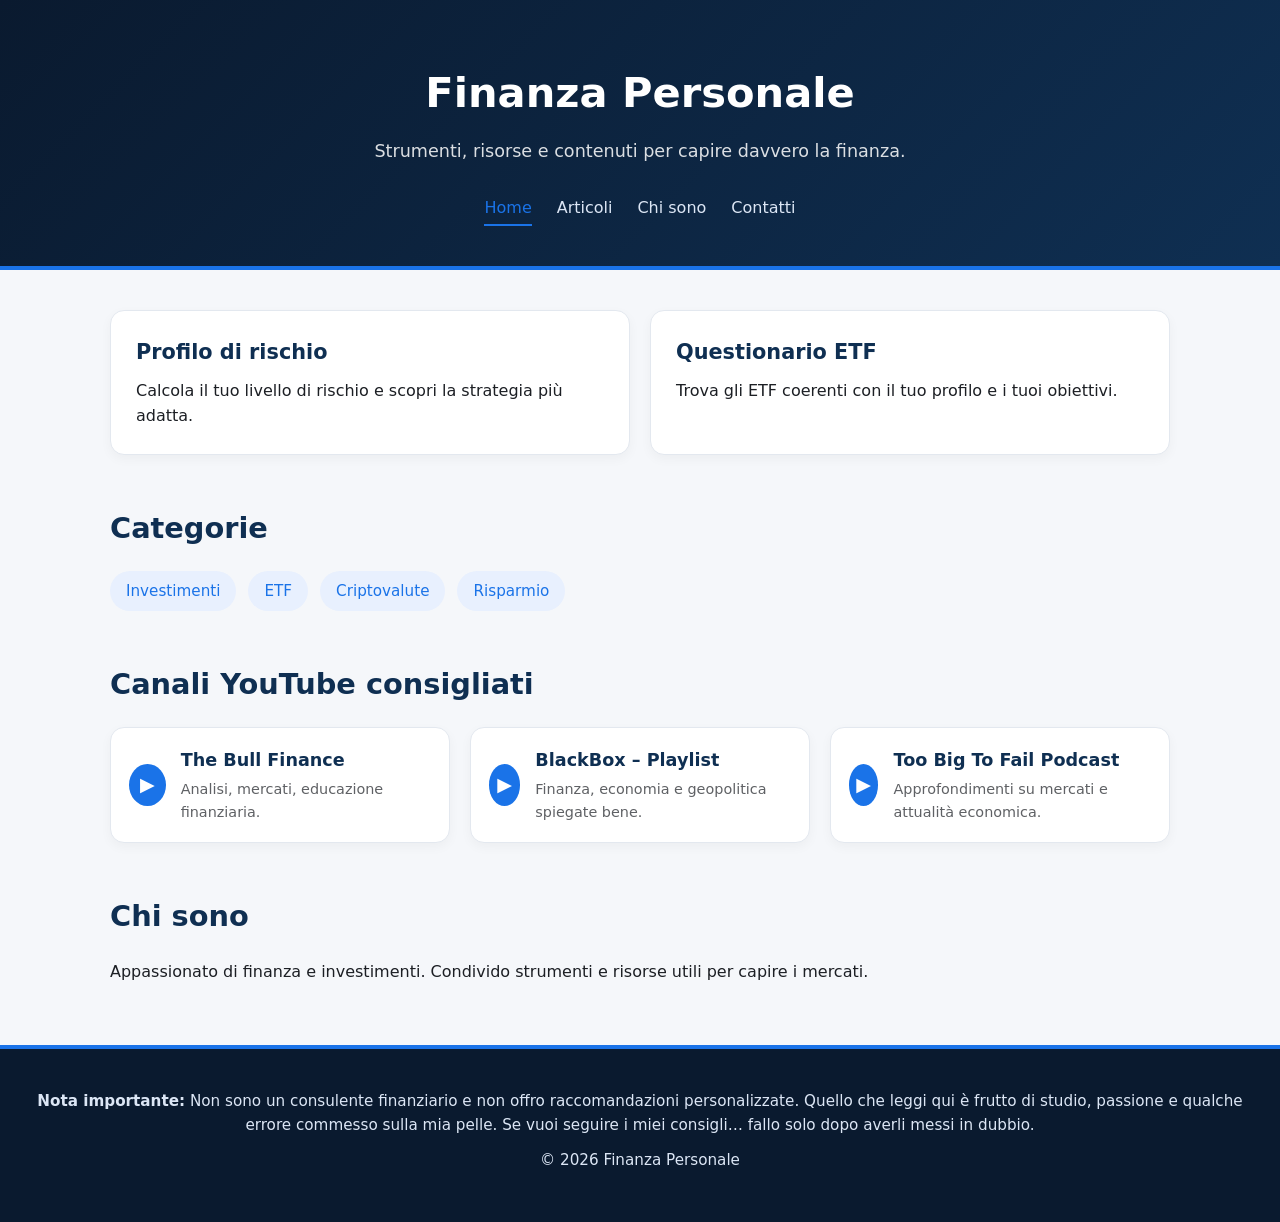
==== commit 7c9f4a82: "Add files via upload" ====
--- a/index.html
+++ b/index.html
@@ -3,17 +3,17 @@
 <head>
     <meta charset="UTF-8">
     <meta name="viewport" content="width=device-width, initial-scale=1.0">
-    <title>Blog Finanziario</title>
+    <title>Finanza Personale</title>
     <link rel="stylesheet" href="style.css">
 </head>
 
 <body>
 
-    <header class="header-pro">
-        <h1>Il Mio Blog Finanziario</h1>
-        <p class="subtitle">Investimenti, mercati e strategie spiegati con semplicità.</p>
+    <header class="app-header">
+        <h1>Finanza Personale</h1>
+        <p class="subtitle">Strumenti, risorse e contenuti per capire davvero la finanza.</p>
 
-        <nav>
+        <nav class="app-nav">
             <a href="index.html" class="active">Home</a>
             <a href="articoli.html">Articoli</a>
             <a href="chi-sono.html">Chi sono</a>
@@ -21,71 +21,79 @@
         </nav>
     </header>
 
-    <main>
+    <main class="app-container">
 
-        <!-- SEZIONE LINK PRINCIPALI -->
-        <section class="links links-pro">
-            <a href="profilo-rischio.html" class="link-card">
-                <h3>Calcolo del profilo di rischio</h3>
-                <p>Scopri il tuo livello di rischio e la strategia più adatta a te.</p>
+        <!-- DASHBOARD CARDS -->
+        <section class="dashboard">
+            <a href="profilo-rischio.html" class="dash-card">
+                <h3>Profilo di rischio</h3>
+                <p>Calcola il tuo livello di rischio e scopri la strategia più adatta.</p>
             </a>
 
-            <a href="questionario.html" class="link-card">
+            <a href="questionario.html" class="dash-card">
                 <h3>Questionario ETF</h3>
-                <p>Valuta quali ETF sono più coerenti con il tuo profilo.</p>
+                <p>Trova gli ETF coerenti con il tuo profilo e i tuoi obiettivi.</p>
             </a>
         </section>
 
         <!-- CATEGORIE -->
-        <section class="categorie">
+        <section class="section-block">
             <h2>Categorie</h2>
-            <ul>
-                <li>Investimenti</li>
-                <li>ETF</li>
-                <li>Criptovalute</li>
-                <li>Risparmio</li>
-            </ul>
+            <div class="tag-grid">
+                <span class="tag">Investimenti</span>
+                <span class="tag">ETF</span>
+                <span class="tag">Criptovalute</span>
+                <span class="tag">Risparmio</span>
+            </div>
         </section>
 
-        <!-- CANALI YOUTUBE CONSIGLIATI -->
-        <section class="youtube">
+        <!-- YOUTUBE -->
+        <section class="section-block">
             <h2>Canali YouTube consigliati</h2>
 
-            <ul>
-                <li>
-                    <a href="https://www.youtube.com/@thebull_finance" target="_blank">
-                        The Bull Finance
-                    </a>
-                </li>
+            <div class="yt-grid">
 
-                <li>
-                    <a href="https://www.youtube.com/playlist?list=PLlcZfiOunO5Eo5RmzzrlEgqEJbmg8cez0" target="_blank">
-                        BlackBox – Playlist ufficiale
-                    </a>
-                </li>
+                <a class="yt-card" href="https://www.youtube.com/@thebull_finance" target="_blank">
+                    <div class="yt-icon">▶</div>
+                    <div class="yt-info">
+                        <h3>The Bull Finance</h3>
+                        <p>Analisi, mercati, educazione finanziaria.</p>
+                    </div>
+                </a>
 
-                <li>
-                    <a href="https://www.youtube.com/@TooBigToFailPodcast" target="_blank">
-                        Too Big To Fail Podcast
-                    </a>
-                </li>
-            </ul>
+                <a class="yt-card" href="https://www.youtube.com/playlist?list=PLlcZfiOunO5Eo5RmzzrlEgqEJbmg8cez0" target="_blank">
+                    <div class="yt-icon">▶</div>
+                    <div class="yt-info">
+                        <h3>BlackBox – Playlist</h3>
+                        <p>Finanza, economia e geopolitica spiegate bene.</p>
+                    </div>
+                </a>
+
+                <a class="yt-card" href="https://www.youtube.com/@TooBigToFailPodcast" target="_blank">
+                    <div class="yt-icon">▶</div>
+                    <div class="yt-info">
+                        <h3>Too Big To Fail Podcast</h3>
+                        <p>Approfondimenti su mercati e attualità economica.</p>
+                    </div>
+                </a>
+
+            </div>
         </section>
 
         <!-- CHI SONO -->
-        <section class="chi-sono-home">
+        <section class="section-block">
             <h2>Chi sono</h2>
-            <p>Appassionato di finanza e investimenti.</p>
+            <p>Appassionato di finanza e investimenti. Condivido strumenti e risorse utili per capire i mercati.</p>
         </section>
 
     </main>
 
-    <footer>
+    <footer class="app-footer">
         <p><strong>Nota importante:</strong> Non sono un consulente finanziario e non offro raccomandazioni personalizzate. 
         Quello che leggi qui è frutto di studio, passione e qualche errore commesso sulla mia pelle. 
         Se vuoi seguire i miei consigli… fallo solo dopo averli messi in dubbio.</p>
 
-        <p>© 2026 Blog Finanziario</p>
+        <p>© 2026 Finanza Personale</p>
     </footer>
 
 </body>
--- a/style.css
+++ b/style.css
@@ -1,185 +1,185 @@
-/* ------------------------------
-   TIPOGRAFIA E BASE
------------------------------- */
+/* FONT & RESET */
+* {
+    margin: 0;
+    padding: 0;
+    box-sizing: border-box;
+    font-family: "Inter", system-ui, sans-serif;
+}
 
 body {
-    font-family: "Inter", Arial, sans-serif;
-    margin: 0;
-    padding: 0;
-    background: #f7f7f7;
-    color: #222;
+    background: #f5f7fa;
+    color: #1c1f24;
     line-height: 1.6;
 }
 
-h1, h2, h3 {
-    font-weight: 600;
-    margin-bottom: 10px;
+/* HEADER */
+.app-header {
+    text-align: center;
+    padding: 60px 20px 40px;
+    background: linear-gradient(135deg, #0a1a2f, #0f2f52);
+    color: white;
+    border-bottom: 4px solid #1a73e8;
 }
 
-p {
-    margin-top: 0;
-}
-
-/* ------------------------------
-   HEADER PROFESSIONALE
------------------------------- */
-
-.header-pro {
-    text-align: center;
-    padding: 40px 20px;
-    background: white;
-    border-bottom: 1px solid #ddd;
-}
-
-.header-pro h1 {
-    font-size: 2.4rem;
-    margin-bottom: 5px;
+.app-header h1 {
+    font-size: 2.6rem;
+    font-weight: 700;
 }
 
 .subtitle {
+    margin-top: 10px;
     font-size: 1.1rem;
-    color: #555;
-    margin-bottom: 20px;
+    opacity: 0.85;
 }
 
-/* ------------------------------
-   NAVBAR
------------------------------- */
-
-nav {
-    margin-top: 15px;
+/* NAVBAR */
+.app-nav {
+    margin-top: 30px;
+    display: flex;
+    justify-content: center;
+    gap: 25px;
 }
 
-nav a {
-    margin: 0 12px;
+.app-nav a {
+    color: #dce6f5;
     text-decoration: none;
-    color: #333;
     font-weight: 500;
+    padding-bottom: 4px;
+    transition: 0.2s;
 }
 
-nav a.active,
-nav a:hover {
-    color: #0077cc;
+.app-nav a.active,
+.app-nav a:hover {
+    color: #1a73e8;
+    border-bottom: 2px solid #1a73e8;
 }
 
-/* ------------------------------
-   SEZIONE LINK PRINCIPALI
------------------------------- */
-
-.links-pro {
-    display: flex;
-    justify-content: center;
-    gap: 20px;
-    padding: 30px 20px;
-}
-
-.link-card {
-    background: white;
-    padding: 20px;
-    width: 280px;
-    border-radius: 10px;
-    text-decoration: none;
-    color: #222;
-    border: 1px solid #e5e5e5;
-    transition: all 0.2s ease;
-    box-shadow: 0 2px 6px rgba(0,0,0,0.05);
-}
-
-.link-card:hover {
-    transform: translateY(-4px);
-    box-shadow: 0 4px 12px rgba(0,0,0,0.08);
-    border-color: #ccc;
-}
-
-.link-card h3 {
-    margin-top: 0;
-    font-size: 1.2rem;
-}
-
-/* ------------------------------
-   ARTICOLI RECENTI
------------------------------- */
-
-.articoli-home {
-    max-width: 800px;
+/* MAIN CONTAINER */
+.app-container {
+    max-width: 1100px;
     margin: 40px auto;
     padding: 0 20px;
 }
 
-.articolo-card {
-    background: white;
-    padding: 20px;
-    border-radius: 10px;
-    margin-bottom: 20px;
-    border: 1px solid #e5e5e5;
-    transition: all 0.2s ease;
+/* DASHBOARD CARDS */
+.dashboard {
+    display: grid;
+    grid-template-columns: repeat(auto-fit, minmax(260px, 1fr));
+    gap: 20px;
+    margin-bottom: 50px;
 }
 
-.articolo-card:hover {
-    border-color: #ccc;
-    box-shadow: 0 3px 10px rgba(0,0,0,0.06);
+.dash-card {
+    background: white;
+    padding: 25px;
+    border-radius: 14px;
+    border: 1px solid #e3e8ef;
+    text-decoration: none;
+    color: #1c1f24;
+    transition: 0.25s ease;
+    box-shadow: 0 4px 12px rgba(0,0,0,0.04);
 }
 
-.articolo-card a {
-    color: #0077cc;
-    font-weight: 600;
-    text-decoration: none;
+.dash-card:hover {
+    transform: translateY(-4px);
+    border-color: #1a73e8;
+    box-shadow: 0 6px 18px rgba(0,0,0,0.08);
 }
 
-.articolo-card a:hover {
-    text-decoration: underline;
+.dash-card h3 {
+    font-size: 1.3rem;
+    margin-bottom: 8px;
+    color: #0f2f52;
 }
 
-/* ------------------------------
-   CATEGORIE
------------------------------- */
-
-.categorie {
-    max-width: 800px;
-    margin: 40px auto;
-    padding: 0 20px;
+/* SECTION BLOCKS */
+.section-block {
+    margin-bottom: 50px;
 }
 
-.categorie ul {
-    list-style: none;
-    padding: 0;
+.section-block h2 {
+    font-size: 1.8rem;
+    margin-bottom: 20px;
+    color: #0f2f52;
 }
 
-.categorie li {
-    background: white;
-    padding: 12px 16px;
-    border-radius: 8px;
-    margin-bottom: 10px;
-    border: 1px solid #e5e5e5;
+/* TAG GRID */
+.tag-grid {
+    display: flex;
+    flex-wrap: wrap;
+    gap: 12px;
 }
 
-/* ------------------------------
-   CHI SONO
------------------------------- */
-
-.chi-sono-home {
-    max-width: 800px;
-    margin: 40px auto;
-    padding: 20px;
-    background: white;
-    border-radius: 10px;
-    border: 1px solid #e5e5e5;
+.tag {
+    background: #e8f0fe;
+    color: #1a73e8;
+    padding: 8px 16px;
+    border-radius: 20px;
+    font-size: 0.95rem;
+    font-weight: 500;
 }
 
-/* ------------------------------
-   FOOTER
------------------------------- */
-
-footer {
-    margin-top: 40px;
-    padding: 20px;
-    background: #fff;
-    border-top: 1px solid #ddd;
-    text-align: center;
-    font-size: 0.9rem;
-    color: #555;
+/* YOUTUBE GRID */
+.yt-grid {
+    display: grid;
+    grid-template-columns: repeat(auto-fit, minmax(280px, 1fr));
+    gap: 20px;
 }
 
-footer strong {
-    color: #333;
+.yt-card {
+    display: flex;
+    align-items: center;
+    gap: 15px;
+    background: white;
+    padding: 18px;
+    border-radius: 14px;
+    border: 1px solid #e3e8ef;
+    text-decoration: none;
+    color: #1c1f24;
+    transition: 0.25s ease;
+    box-shadow: 0 4px 12px rgba(0,0,0,0.04);
 }
+
+.yt-card:hover {
+    transform: translateY(-4px);
+    border-color: #1a73e8;
+    box-shadow: 0 6px 18px rgba(0,0,0,0.08);
+}
+
+.yt-icon {
+    background: #1a73e8;
+    color: white;
+    width: 42px;
+    height: 42px;
+    border-radius: 50%;
+    display: flex;
+    align-items: center;
+    justify-content: center;
+    font-size: 1.2rem;
+}
+
+.yt-info h3 {
+    font-size: 1.1rem;
+    margin-bottom: 4px;
+    color: #0f2f52;
+}
+
+.yt-info p {
+    font-size: 0.9rem;
+    opacity: 0.7;
+}
+
+/* FOOTER */
+.app-footer {
+    text-align: center;
+    padding: 40px 20px;
+    margin-top: 60px;
+    background: #0a1a2f;
+    color: #dce6f5;
+    border-top: 4px solid #1a73e8;
+}
+
+.app-footer p {
+    margin-bottom: 10px;
+    font-size: 0.95rem;
+}
